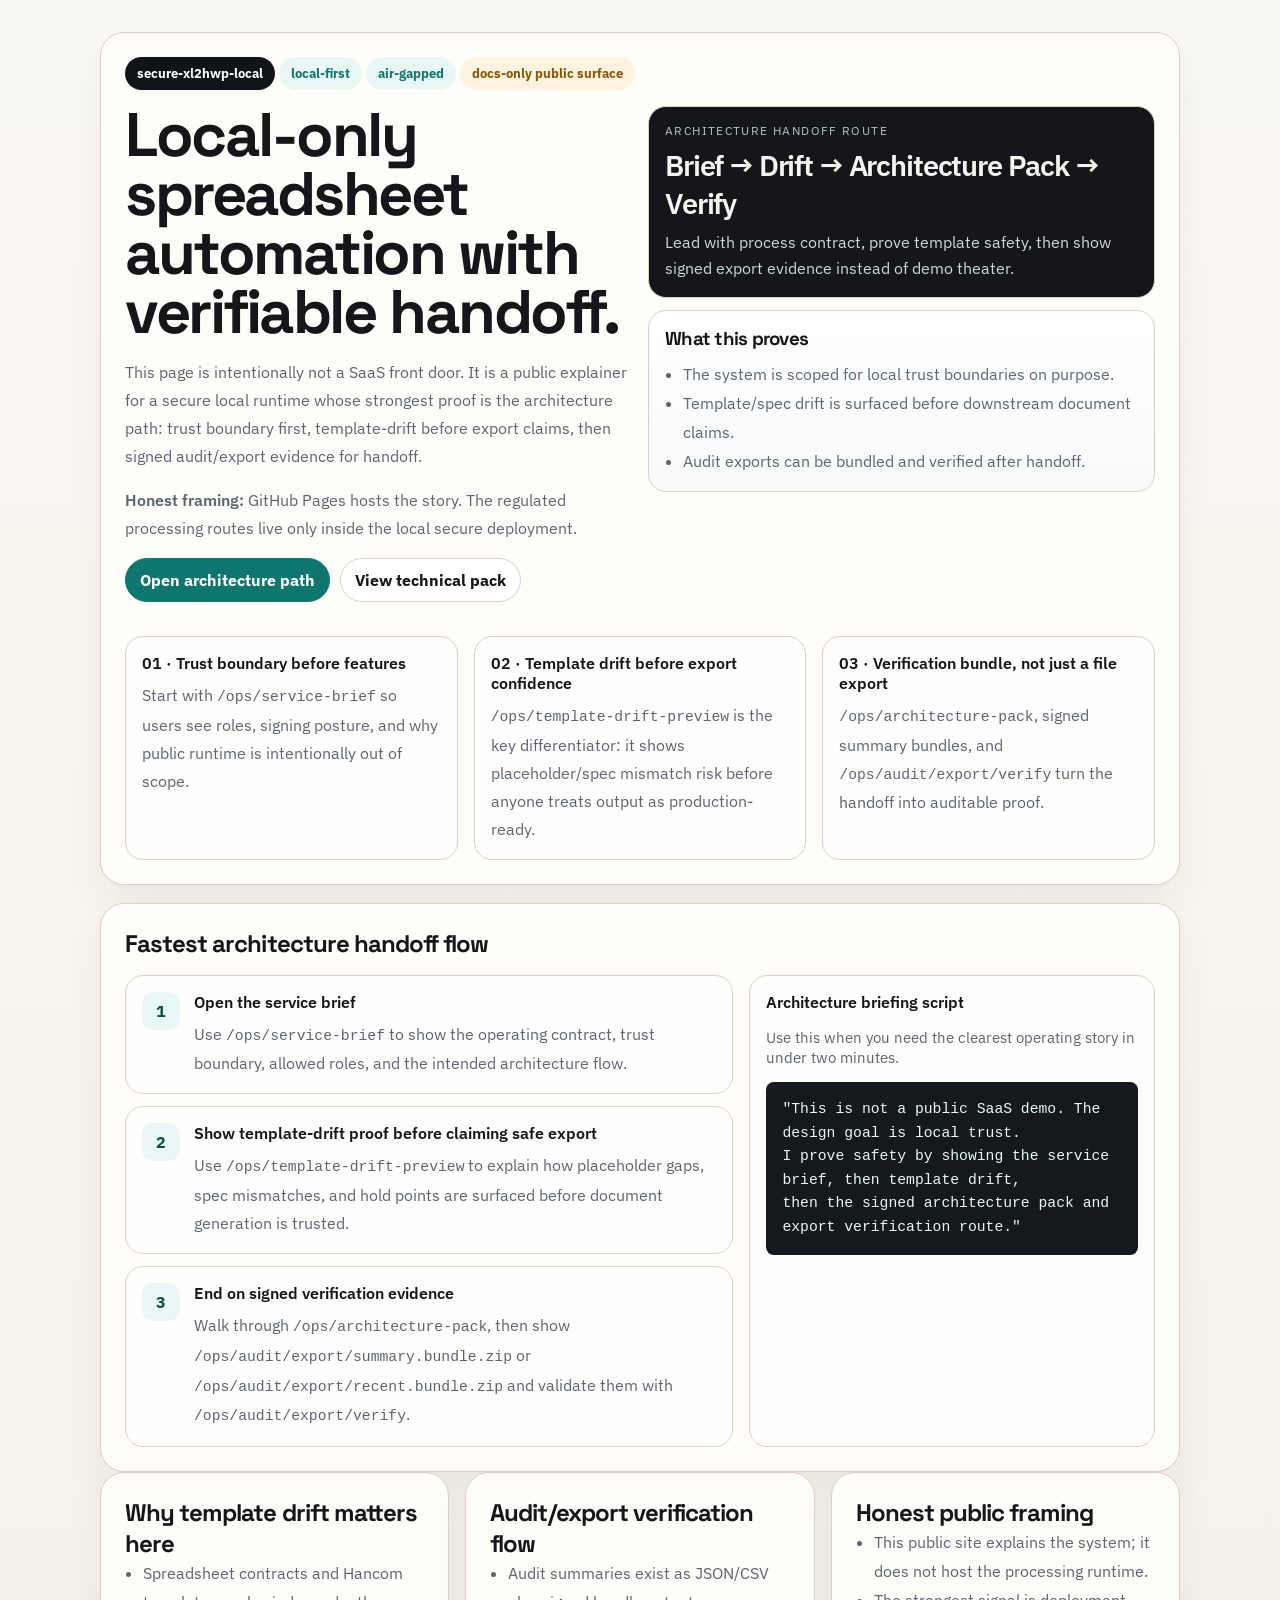
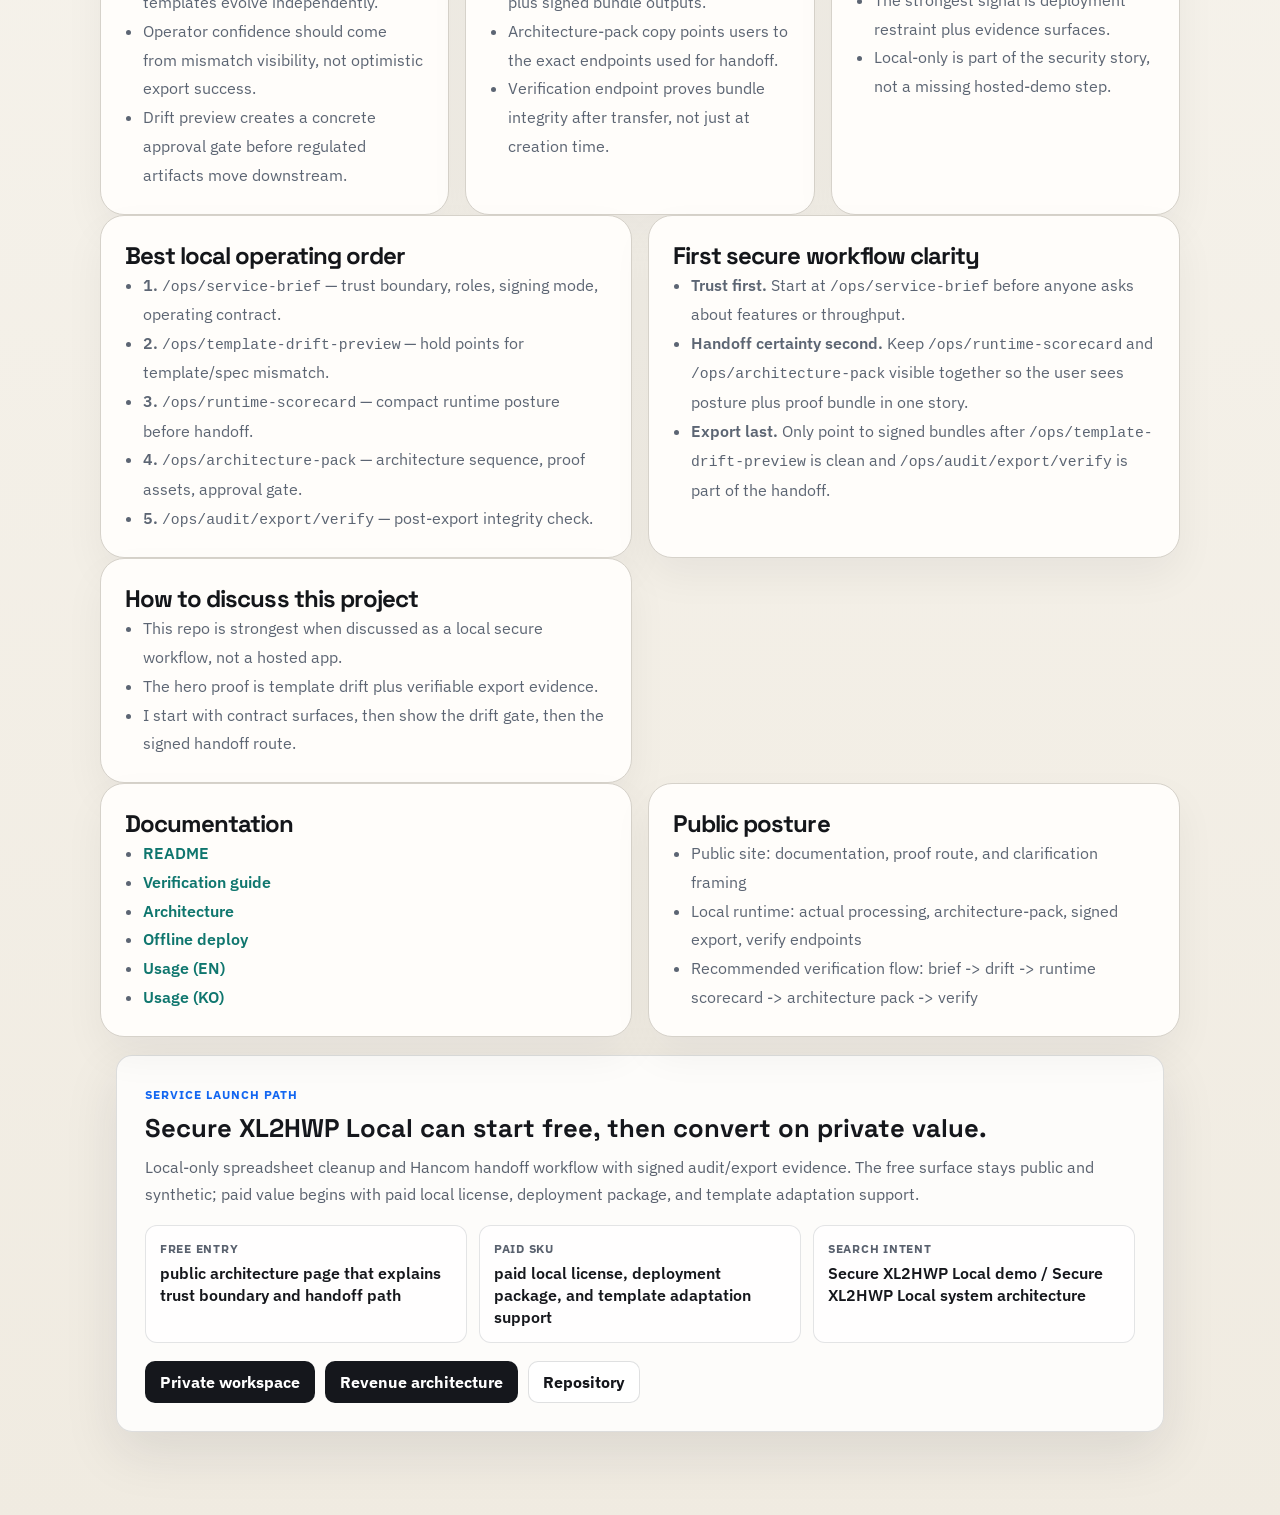
==== site/index.html @ 37fb5d34 "Implement search growth service surfaces" ====
<!doctype html>
<html lang="en">
<head>
  <meta charset="utf-8" />
  <meta name="viewport" content="width=device-width, initial-scale=1" />
  
  <meta name="description" content="Secure XL2HWP Local: local-only spreadsheet cleanup and Hancom handoff workflow with signed audit/export evidence. Free entry point: public architecture page that explains trust boundary and handoff path. Paid path." />
  <meta property="og:type" content="website" />
  <meta property="og:title" content="Secure XL2HWP Local" />
  <meta property="og:description" content="Secure XL2HWP Local: local-only spreadsheet cleanup and Hancom handoff workflow with signed audit/export evidence. Free entry point: public architecture page that explains trust boundary and handoff path. Paid path." />
  <meta property="og:image" content="/architecture-pack.svg">
  <meta property="og:image:alt" content="secure-xl2hwp-local architecture card for local-only document automation">
  <meta name="twitter:card" content="summary_large_image" />
  <meta name="twitter:title" content="Secure XL2HWP Local" />
  <meta name="twitter:description" content="Secure XL2HWP Local: local-only spreadsheet cleanup and Hancom handoff workflow with signed audit/export evidence. Free entry point: public architecture page that explains trust boundary and handoff path. Paid path." />
  <meta name="twitter:image" content="/architecture-pack.svg">
  <title>Secure XL2HWP Local | local-only spreadsheet cleanup Hancom handoff</title>
  <link rel="preconnect" href="https://fonts.googleapis.com" />
  <link rel="preconnect" href="https://fonts.gstatic.com" crossorigin />
  <link href="https://fonts.googleapis.com/css2?family=Space+Grotesk:wght@500;700&family=IBM+Plex+Sans:wght@400;500;600&display=swap" rel="stylesheet" />
  <style>
    :root { --bg:#f7f4ef; --panel:#fffdfa; --panel-soft:rgba(255,255,255,0.72); --ink:#14161a; --muted:#5c6573; --line:#d6d2ca; --accent:#0f766e; --accent-ink:#0a4f49; --soft:#e9f8f6; --soft-warm:#fff4df; }
    *{box-sizing:border-box} html,body{max-width:100%;overflow-x:hidden} body{margin:0;font-family:"IBM Plex Sans",sans-serif;background:linear-gradient(180deg,#faf8f3 0,#f0ebe1 100%);color:var(--ink)}
    code{font-family:ui-monospace,SFMono-Regular,Menlo,monospace;font-size:.92em;overflow-wrap:anywhere;word-break:break-word} strong{font-weight:600}
    .shell{width:100%;max-width:1120px;margin:0 auto;padding:32px 20px 56px}.panel{min-width:0;background:var(--panel);border:1px solid var(--line);border-radius:24px;padding:24px;box-shadow:0 18px 40px rgba(15,23,42,.05)}
    .hero,.grid,.stack{display:grid;gap:16px;min-width:0}.hero{margin-bottom:18px}.eyebrow,.chip,.path-badge{display:inline-flex;padding:8px 12px;border-radius:999px;font-size:.82rem;font-weight:700}.eyebrow{background:#101417;color:#fff}.chip{background:var(--soft);color:var(--accent)}.path-badge{background:var(--soft-warm);color:#8a5600}
    h1,h2,h3{font-family:"Space Grotesk",sans-serif;letter-spacing:-.04em;margin:0}.hero h1{font-size:clamp(2.4rem,4.8vw,4.4rem);line-height:.96}.lede,.note,.step p,.proof-card p,.callout p{margin:0;color:var(--muted);line-height:1.75}
    .hero-grid,.two,.three{display:grid;gap:16px;min-width:0}.hero-grid,.two{grid-template-columns:repeat(2,minmax(0,1fr))}.three,.proof-strip{grid-template-columns:repeat(3,minmax(0,1fr))}
    .list{margin:0;padding-left:18px;color:var(--muted);line-height:1.8}.links a{color:var(--accent);text-decoration:none;font-weight:600}
    .hero-actions{display:flex;gap:10px;flex-wrap:wrap}.button{display:inline-flex;align-items:center;justify-content:center;min-height:44px;padding:0 14px;border:1px solid var(--line);border-radius:999px;background:#fff;color:var(--ink);font-weight:700;text-decoration:none}.button.primary{background:var(--accent);border-color:var(--accent);color:#fff}
    .proof-strip{display:grid;gap:16px;margin-top:18px;min-width:0}.proof-card,.step,.callout,.route-card{min-width:0;border:1px solid var(--line);border-radius:18px;background:var(--panel-soft);padding:16px}.proof-card strong,.step strong,.route-card strong{display:block;margin-bottom:8px}
    .hero-aside{display:grid;gap:12px;align-content:start}.metric{border:1px solid var(--line);border-radius:18px;padding:16px;background:#14161a;color:#f7f4ef}.metric small{display:block;color:#b7c0ca;text-transform:uppercase;letter-spacing:.12em;font-size:.72rem;margin-bottom:8px}.metric strong{display:block;font-size:1.8rem;letter-spacing:-.04em}.metric p{margin:8px 0 0;color:#d2d7dd;line-height:1.6}
    .route-grid{display:grid;grid-template-columns:minmax(0,1.2fr) minmax(0,.8fr);gap:16px;min-width:0}.route-list{display:grid;gap:12px;min-width:0}.step{display:grid;grid-template-columns:auto minmax(0,1fr);align-items:start;gap:14px}.step-num{display:grid;place-items:center;width:38px;height:38px;border-radius:12px;background:var(--soft);color:var(--accent-ink);font-weight:700}
    .callout{background:linear-gradient(180deg,#fff 0,#f8faf9 100%)} .callout ul{margin:10px 0 0;padding-left:18px;color:var(--muted);line-height:1.8}
    .route-card code{display:block;margin-top:6px;padding:16px;line-height:1.6;border-radius:8px;background:#15181c;color:#eaf8f7;white-space:pre-wrap;overflow-wrap:anywhere;word-break:break-word;overflow:auto}
    .subtle{font-size:.95rem;color:var(--muted)}
    @media (max-width:980px){.hero-grid,.two,.three,.proof-strip,.route-grid{grid-template-columns:1fr}}
    @media (max-width:640px){.shell{padding:32px 12px 56px}.panel{border-radius:20px;padding:18px}.step{grid-template-columns:1fr}.step-num{width:34px;height:34px}.hero h1{font-size:clamp(2.15rem,14vw,3rem)}}
  </style>
  <meta name="robots" content="index,follow,max-image-preview:large" />
  <meta name="keywords" content="secure-xl2hwp-local, Secure, XL2HWP, Local, local-only, spreadsheet, cleanup, Hancom, handoff, workflow, signed, audit, export, evidence, local, license, deployment, package, template, adaptation, support, architecture, page, explains" />
  <link rel="canonical" href="https://secure-xl2hwp-local.pages.dev/" />
  <meta property="og:url" content="https://secure-xl2hwp-local.pages.dev/" />
  <meta property="og:site_name" content="Secure XL2HWP Local" />
<!-- search-growth-jsonld:start -->
<script type="application/ld+json">{"@context":"https://schema.org","@type":"SoftwareApplication","name":"Secure XL2HWP Local","applicationCategory":"BusinessApplication","operatingSystem":"Web, serverless, and local development environments","url":"https://secure-xl2hwp-local.pages.dev/","codeRepository":"https://github.com/KIM3310/secure-xl2hwp-local","description":"Secure XL2HWP Local: local-only spreadsheet cleanup and Hancom handoff workflow with signed audit/export evidence. Free entry point: public architecture page that explains trust boundary and handoff path. Paid path.","creator":{"@type":"Person","name":"KIM3310","url":"https://github.com/KIM3310"},"offers":[{"@type":"Offer","name":"public architecture page that explains trust boundary and handoff path","price":"0","priceCurrency":"USD","availability":"https://schema.org/InStock","url":"https://secure-xl2hwp-local.pages.dev/"},{"@type":"Offer","name":"paid local license, deployment package, and template adaptation support","availability":"https://schema.org/LimitedAvailability","url":"https://github.com/KIM3310/secure-xl2hwp-local/blob/main/docs/revenue-architecture.md"}],"isAccessibleForFree":true,"keywords":"secure-xl2hwp-local, Secure, XL2HWP, Local, local-only, spreadsheet, cleanup, Hancom, handoff, workflow, signed, audit, export, evidence, local, license, deployment, package, template, adaptation, support, architecture, page, explains"}</script>
<!-- search-growth-jsonld:end -->
<style id="search-growth-offer-style">
    .search-growth-offer {
      width: min(1180px, calc(100% - 32px));
      margin: 18px auto 42px;
      padding: clamp(18px, 3vw, 28px);
      border: 1px solid rgba(28, 35, 48, 0.14);
      border-radius: 16px;
      background: rgba(255, 255, 255, 0.82);
      color: #15171c;
      box-shadow: 0 20px 54px rgba(25, 34, 51, 0.10);
    }
    .search-growth-offer p { margin: 0; color: #59616e; line-height: 1.65; }
    .search-growth-offer h2 { margin: 0 0 10px; font-size: clamp(1.35rem, 2vw, 2rem); letter-spacing: 0; }
    .search-growth-offer .offer-kicker {
      margin-bottom: 8px;
      color: #1266f1;
      font-size: 0.78rem;
      font-weight: 850;
      text-transform: uppercase;
      letter-spacing: 0.08em;
    }
    .search-growth-offer .offer-grid {
      display: grid;
      grid-template-columns: repeat(3, minmax(0, 1fr));
      gap: 12px;
      margin: 18px 0;
    }
    .search-growth-offer .offer-grid div {
      min-width: 0;
      padding: 14px;
      border: 1px solid rgba(28, 35, 48, 0.12);
      border-radius: 12px;
      background: rgba(255, 255, 255, 0.72);
    }
    .search-growth-offer .offer-grid span {
      display: block;
      margin-bottom: 6px;
      color: #59616e;
      font-size: 0.78rem;
      font-weight: 800;
      text-transform: uppercase;
      letter-spacing: 0.06em;
    }
    .search-growth-offer .offer-grid strong { display: block; overflow-wrap: anywhere; line-height: 1.38; }
    .search-growth-offer .offer-actions { display: flex; flex-wrap: wrap; gap: 10px; margin-top: 18px; }
    .search-growth-offer .offer-actions a {
      min-height: 42px;
      display: inline-flex;
      align-items: center;
      justify-content: center;
      border: 1px solid rgba(28, 35, 48, 0.14);
      border-radius: 10px;
      padding: 0 14px;
      text-decoration: none;
      font-weight: 780;
      background: #15171c;
      color: white;
    }
    .search-growth-offer .offer-actions a.secondary { background: white; color: #15171c; }
    @media (max-width: 720px) {
      .search-growth-offer .offer-grid { grid-template-columns: 1fr; }
      .search-growth-offer .offer-actions a { width: 100%; }
    }
  </style>
</head>
<body>
  <main class="shell">
    <section class="panel hero stack">
      <div>
        <span class="eyebrow">secure-xl2hwp-local</span>
        <span class="chip">local-first</span>
        <span class="chip">air-gapped</span>
        <span class="path-badge">docs-only public surface</span>
      </div>
      <div class="hero-grid">
        <div class="stack">
          <h1>Local-only spreadsheet automation with verifiable handoff.</h1>
          <p class="lede">This page is intentionally not a SaaS front door. It is a public explainer for a secure local runtime whose strongest proof is the architecture path: trust boundary first, template-drift before export claims, then signed audit/export evidence for handoff.</p>
          <p class="note"><strong>Honest framing:</strong> GitHub Pages hosts the story. The regulated processing routes live only inside the local secure deployment.</p>
          <div class="hero-actions">
            <a class="button primary" href="https://github.com/KIM3310/secure-xl2hwp-local/blob/main/docs/verification-guide.md">Open architecture path</a>
            <a class="button" href="https://github.com/KIM3310/secure-xl2hwp-local/blob/main/docs/architecture-pack.md">View technical pack</a>
          </div>
        </div>
        <aside class="hero-aside">
          <div class="metric">
            <small>Architecture handoff route</small>
            <strong>Brief → Drift → Architecture Pack → Verify</strong>
            <p>Lead with process contract, prove template safety, then show signed export evidence instead of demo theater.</p>
          </div>
          <div class="callout">
            <h3>What this proves</h3>
            <ul>
              <li>The system is scoped for local trust boundaries on purpose.</li>
              <li>Template/spec drift is surfaced before downstream document claims.</li>
              <li>Audit exports can be bundled and verified after handoff.</li>
            </ul>
          </div>
        </aside>
      </div>
      <div class="proof-strip">
        <article class="proof-card">
          <strong>01 · Trust boundary before features</strong>
          <p>Start with <code>/ops/service-brief</code> so users see roles, signing posture, and why public runtime is intentionally out of scope.</p>
        </article>
        <article class="proof-card">
          <strong>02 · Template drift before export confidence</strong>
          <p><code>/ops/template-drift-preview</code> is the key differentiator: it shows placeholder/spec mismatch risk before anyone treats output as production-ready.</p>
        </article>
        <article class="proof-card">
          <strong>03 · Verification bundle, not just a file export</strong>
          <p><code>/ops/architecture-pack</code>, signed summary bundles, and <code>/ops/audit/export/verify</code> turn the handoff into auditable proof.</p>
        </article>
      </div>
    </section>

    <section class="panel stack">
      <h2>Fastest architecture handoff flow</h2>
      <div class="route-grid">
        <div class="route-list">
          <article class="step">
            <div class="step-num">1</div>
            <div>
              <strong>Open the service brief</strong>
              <p>Use <code>/ops/service-brief</code> to show the operating contract, trust boundary, allowed roles, and the intended architecture flow.</p>
            </div>
          </article>
          <article class="step">
            <div class="step-num">2</div>
            <div>
              <strong>Show template-drift proof before claiming safe export</strong>
              <p>Use <code>/ops/template-drift-preview</code> to explain how placeholder gaps, spec mismatches, and hold points are surfaced before document generation is trusted.</p>
            </div>
          </article>
          <article class="step">
            <div class="step-num">3</div>
            <div>
              <strong>End on signed verification evidence</strong>
              <p>Walk through <code>/ops/architecture-pack</code>, then show <code>/ops/audit/export/summary.bundle.zip</code> or <code>/ops/audit/export/recent.bundle.zip</code> and validate them with <code>/ops/audit/export/verify</code>.</p>
            </div>
          </article>
        </div>
        <article class="route-card">
          <strong>Architecture briefing script</strong>
          <p class="subtle">Use this when you need the clearest operating story in under two minutes.</p>
          <code>"This is not a public SaaS demo. The design goal is local trust.
I prove safety by showing the service brief, then template drift,
then the signed architecture pack and export verification route."</code>
        </article>
      </div>
    </section>

    <section class="grid three">
      <article class="panel">
        <h2>Why template drift matters here</h2>
        <ul class="list">
          <li>Spreadsheet contracts and Hancom templates evolve independently.</li>
          <li>Operator confidence should come from mismatch visibility, not optimistic export success.</li>
          <li>Drift preview creates a concrete approval gate before regulated artifacts move downstream.</li>
        </ul>
      </article>
      <article class="panel">
        <h2>Audit/export verification flow</h2>
        <ul class="list">
          <li>Audit summaries exist as JSON/CSV plus signed bundle outputs.</li>
          <li>Architecture-pack copy points users to the exact endpoints used for handoff.</li>
          <li>Verification endpoint proves bundle integrity after transfer, not just at creation time.</li>
        </ul>
      </article>
      <article class="panel">
        <h2>Honest public framing</h2>
        <ul class="list">
          <li>This public site explains the system; it does not host the processing runtime.</li>
          <li>The strongest signal is deployment restraint plus evidence surfaces.</li>
          <li>Local-only is part of the security story, not a missing hosted-demo step.</li>
        </ul>
      </article>
    </section>

    <section class="grid two">
      <article class="panel">
        <h2>Best local operating order</h2>
        <ul class="list">
          <li><strong>1.</strong> <code>/ops/service-brief</code> — trust boundary, roles, signing mode, operating contract.</li>
          <li><strong>2.</strong> <code>/ops/template-drift-preview</code> — hold points for template/spec mismatch.</li>
          <li><strong>3.</strong> <code>/ops/runtime-scorecard</code> — compact runtime posture before handoff.</li>
          <li><strong>4.</strong> <code>/ops/architecture-pack</code> — architecture sequence, proof assets, approval gate.</li>
          <li><strong>5.</strong> <code>/ops/audit/export/verify</code> — post-export integrity check.</li>
        </ul>
      </article>
      <article class="panel">
        <h2>First secure workflow clarity</h2>
        <ul class="list">
          <li><strong>Trust first.</strong> Start at <code>/ops/service-brief</code> before anyone asks about features or throughput.</li>
          <li><strong>Handoff certainty second.</strong> Keep <code>/ops/runtime-scorecard</code> and <code>/ops/architecture-pack</code> visible together so the user sees posture plus proof bundle in one story.</li>
          <li><strong>Export last.</strong> Only point to signed bundles after <code>/ops/template-drift-preview</code> is clean and <code>/ops/audit/export/verify</code> is part of the handoff.</li>
        </ul>
      </article>
    </section>

    <section class="grid two">
      <article class="panel">
        <h2>How to discuss this project</h2>
        <ul class="list">
          <li>This repo is strongest when discussed as a local secure workflow, not a hosted app.</li>
          <li>The hero proof is template drift plus verifiable export evidence.</li>
          <li>I start with contract surfaces, then show the drift gate, then the signed handoff route.</li>
        </ul>
      </article>
    </section>

    <section class="grid two">
      <article class="panel links">
        <h2>Documentation</h2>
        <ul class="list">
          <li><a href="https://github.com/KIM3310/secure-xl2hwp-local/blob/main/README.md">README</a></li>
          <li><a href="https://github.com/KIM3310/secure-xl2hwp-local/blob/main/docs/verification-guide.md">Verification guide</a></li>
          <li><a href="https://github.com/KIM3310/secure-xl2hwp-local/blob/main/docs/architecture.md">Architecture</a></li>
          <li><a href="https://github.com/KIM3310/secure-xl2hwp-local/blob/main/docs/offline-deploy.md">Offline deploy</a></li>
          <li><a href="https://github.com/KIM3310/secure-xl2hwp-local/blob/main/docs/usage-en.md">Usage (EN)</a></li>
          <li><a href="https://github.com/KIM3310/secure-xl2hwp-local/blob/main/docs/usage-ko.md">Usage (KO)</a></li>
        </ul>
      </article>
      <article class="panel">
        <h2>Public posture</h2>
        <ul class="list">
          <li>Public site: documentation, proof route, and clarification framing</li>
          <li>Local runtime: actual processing, architecture-pack, signed export, verify endpoints</li>
          <li>Recommended verification flow: brief -> drift -> runtime scorecard -> architecture pack -> verify</li>
        </ul>
      </article>
    </section>
  <!-- search-growth-offer:start -->
<section class="search-growth-offer" aria-labelledby="search-growth-offer-title">
  <p class="offer-kicker">Service launch path</p>
  <h2 id="search-growth-offer-title">Secure XL2HWP Local can start free, then convert on private value.</h2>
  <p>Local-only spreadsheet cleanup and Hancom handoff workflow with signed audit/export evidence. The free surface stays public and synthetic; paid value begins with paid local license, deployment package, and template adaptation support.</p>
  <div class="offer-grid" aria-label="Free and paid service boundaries">
    <div><span>Free entry</span><strong>public architecture page that explains trust boundary and handoff path</strong></div>
    <div><span>Paid SKU</span><strong>paid local license, deployment package, and template adaptation support</strong></div>
    <div><span>Search intent</span><strong>Secure XL2HWP Local demo / Secure XL2HWP Local system architecture</strong></div>
  </div>
  <div class="offer-actions">
    <a href="mailto:ehdjs1351@gmail.com?subject=Secure%20XL2HWP%20Local%20private%20workspace&amp;body=I%20am%20interested%20in%20paid%20local%20license%2C%20deployment%20package%2C%20and%20template%20adaptation%20support%20for%20Secure%20XL2HWP%20Local.">Private workspace</a>
    <a href="https://github.com/KIM3310/secure-xl2hwp-local/blob/main/docs/revenue-architecture.md" target="_blank" rel="noopener noreferrer">Revenue architecture</a>
    <a class="secondary" href="https://github.com/KIM3310/secure-xl2hwp-local" target="_blank" rel="noopener noreferrer">Repository</a>
  </div>
</section>
<!-- search-growth-offer:end -->
</main>
</body>
</html>
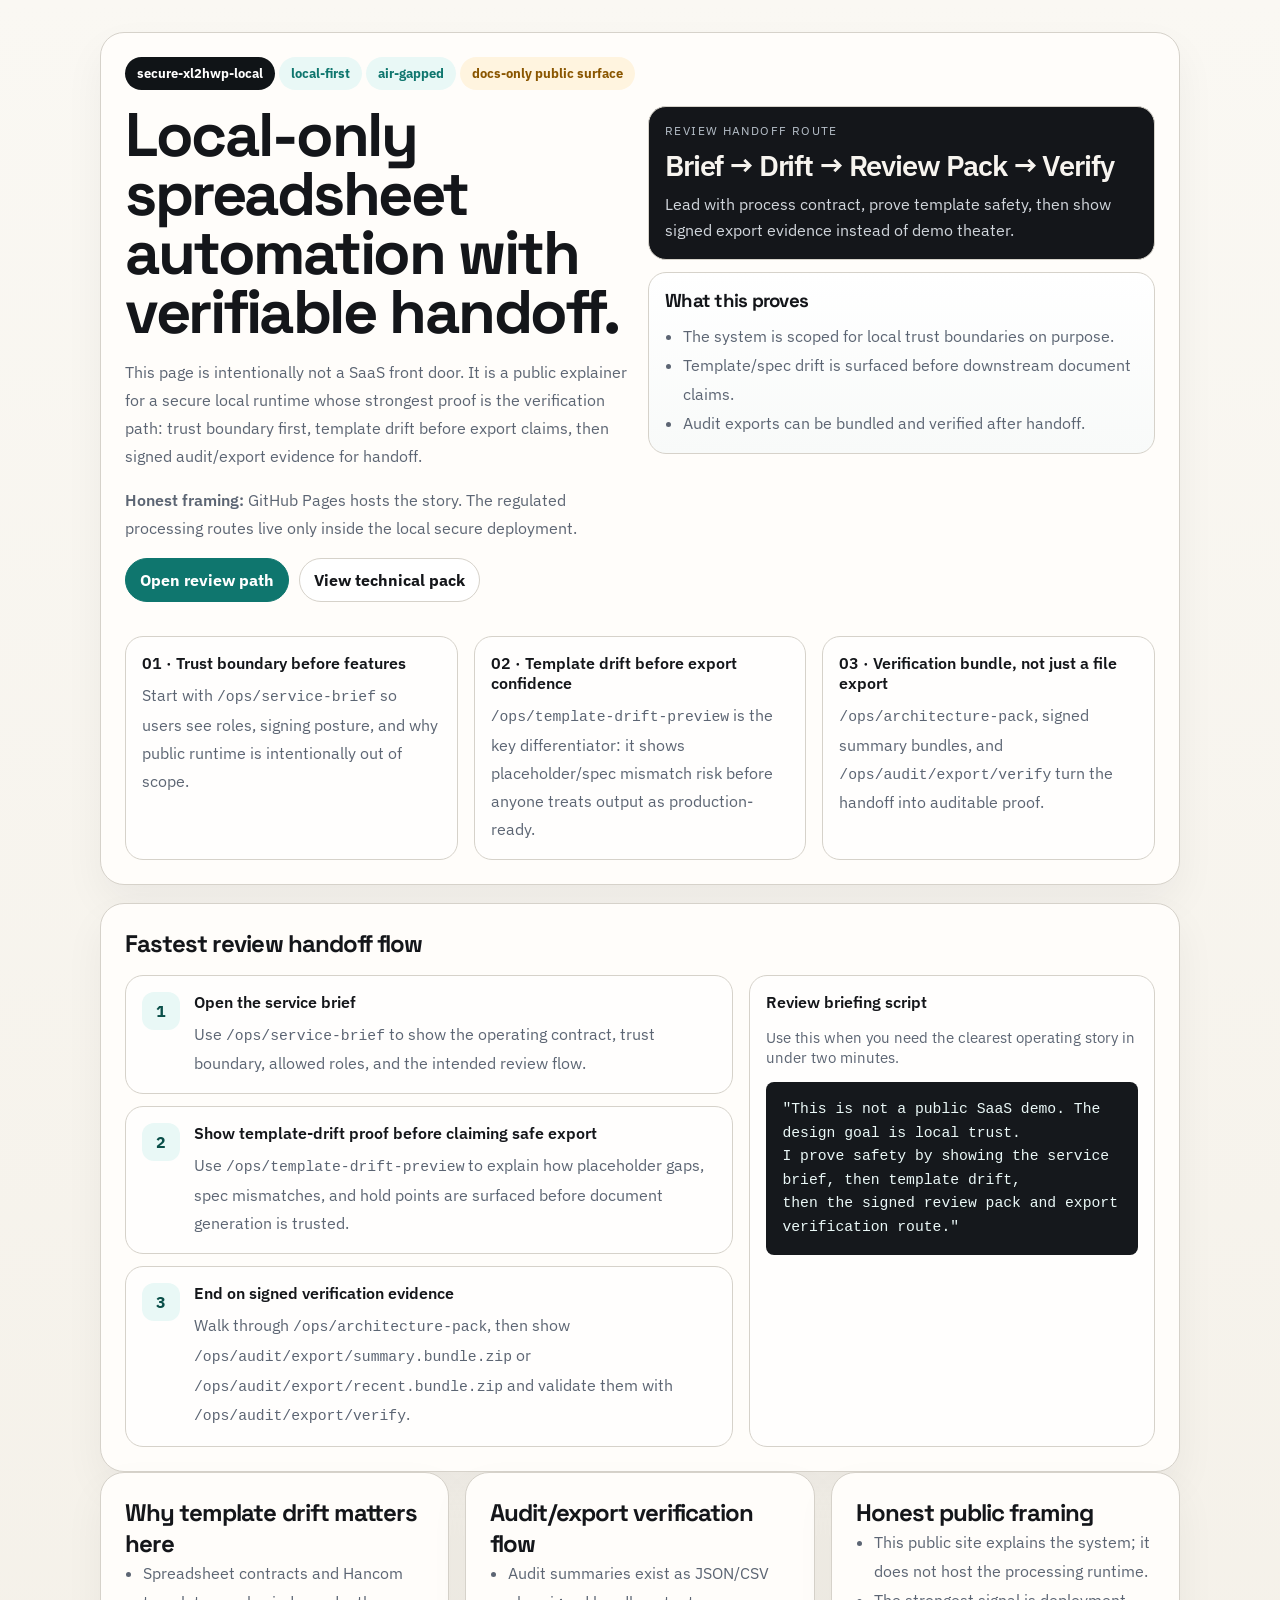
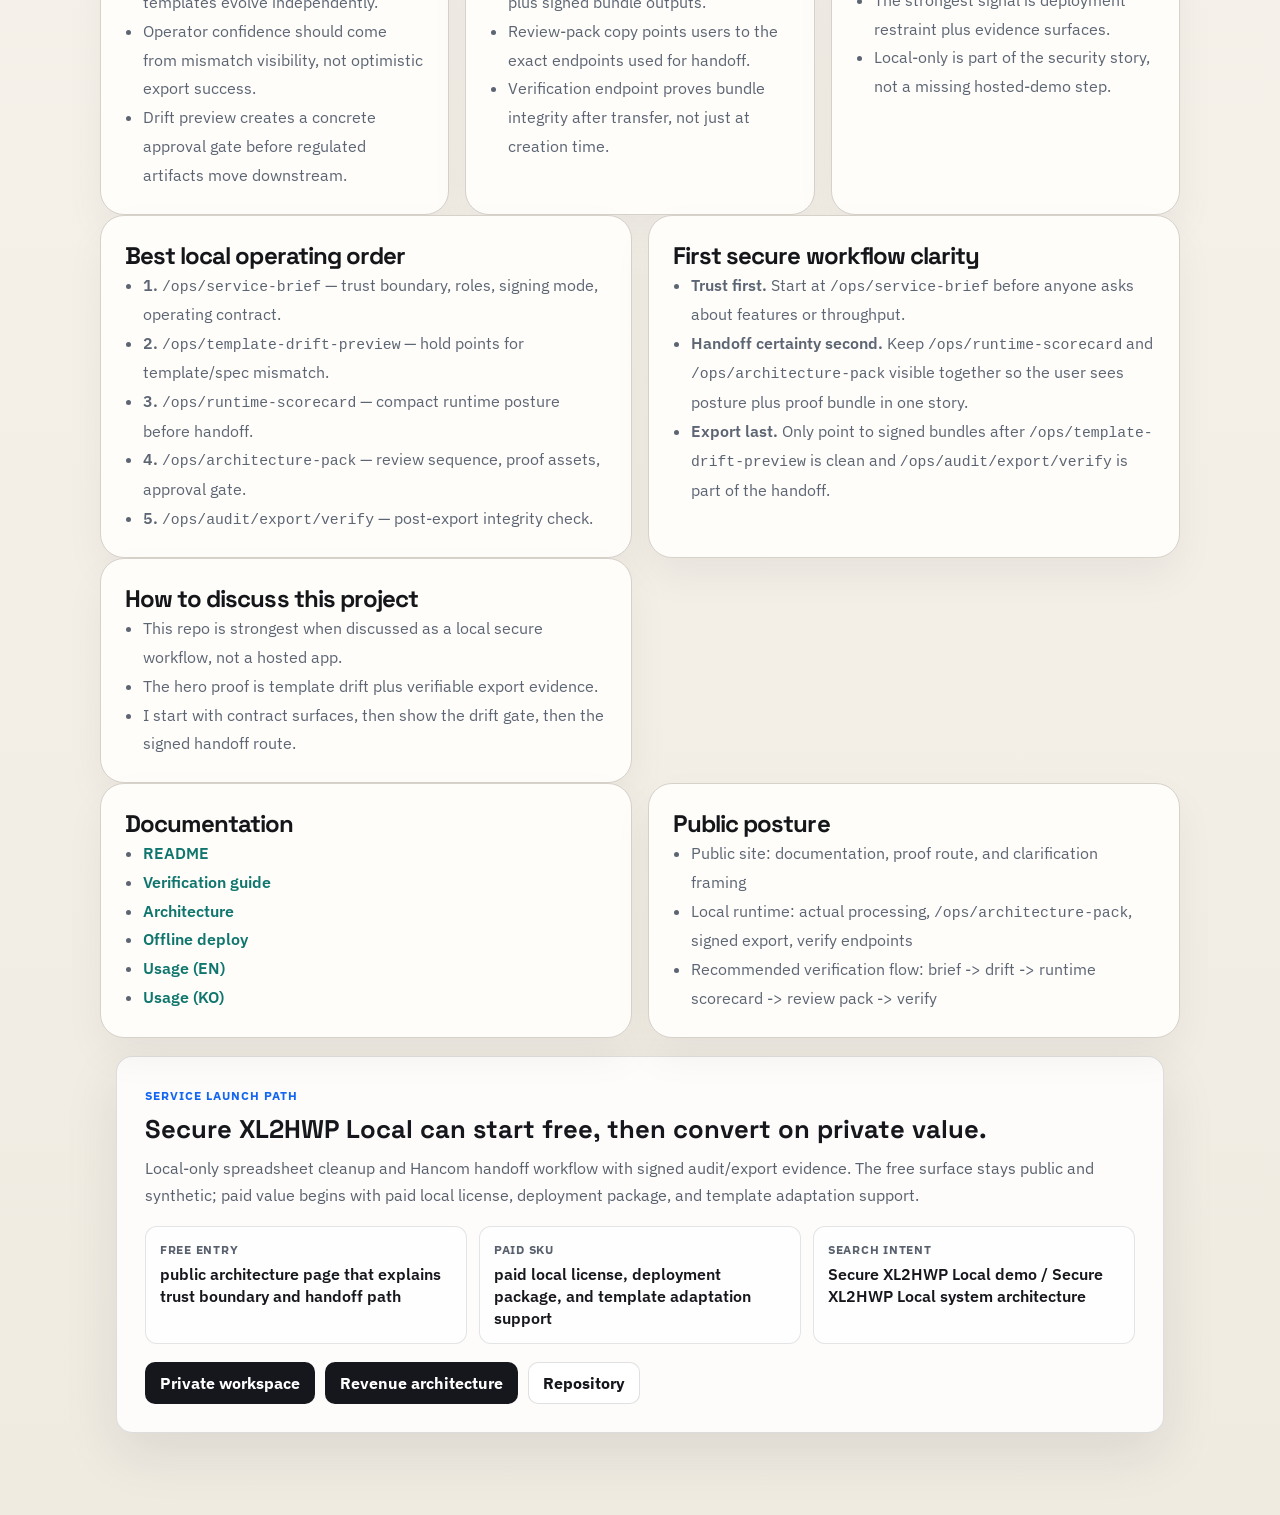
==== commit 621b37cc: "chore: raise Python baseline and harden scripts" ====
--- a/site/index.html
+++ b/site/index.html
@@ -9,7 +9,7 @@
   <meta property="og:title" content="Secure XL2HWP Local" />
   <meta property="og:description" content="Secure XL2HWP Local: local-only spreadsheet cleanup and Hancom handoff workflow with signed audit/export evidence. Free entry point: public architecture page that explains trust boundary and handoff path. Paid path." />
   <meta property="og:image" content="/architecture-pack.svg">
-  <meta property="og:image:alt" content="secure-xl2hwp-local architecture card for local-only document automation">
+  <meta property="og:image:alt" content="secure-xl2hwp-local review card for local-only document automation">
   <meta name="twitter:card" content="summary_large_image" />
   <meta name="twitter:title" content="Secure XL2HWP Local" />
   <meta name="twitter:description" content="Secure XL2HWP Local: local-only spreadsheet cleanup and Hancom handoff workflow with signed audit/export evidence. Free entry point: public architecture page that explains trust boundary and handoff path. Paid path." />
@@ -42,6 +42,7 @@
   <link rel="canonical" href="https://secure-xl2hwp-local.pages.dev/" />
   <meta property="og:url" content="https://secure-xl2hwp-local.pages.dev/" />
   <meta property="og:site_name" content="Secure XL2HWP Local" />
+  <link rel="alternate" type="application/json" title="Service offer" href="service-offer.json" />
 <!-- search-growth-jsonld:start -->
 <script type="application/ld+json">{"@context":"https://schema.org","@type":"SoftwareApplication","name":"Secure XL2HWP Local","applicationCategory":"BusinessApplication","operatingSystem":"Web, serverless, and local development environments","url":"https://secure-xl2hwp-local.pages.dev/","codeRepository":"https://github.com/KIM3310/secure-xl2hwp-local","description":"Secure XL2HWP Local: local-only spreadsheet cleanup and Hancom handoff workflow with signed audit/export evidence. Free entry point: public architecture page that explains trust boundary and handoff path. Paid path.","creator":{"@type":"Person","name":"KIM3310","url":"https://github.com/KIM3310"},"offers":[{"@type":"Offer","name":"public architecture page that explains trust boundary and handoff path","price":"0","priceCurrency":"USD","availability":"https://schema.org/InStock","url":"https://secure-xl2hwp-local.pages.dev/"},{"@type":"Offer","name":"paid local license, deployment package, and template adaptation support","availability":"https://schema.org/LimitedAvailability","url":"https://github.com/KIM3310/secure-xl2hwp-local/blob/main/docs/revenue-architecture.md"}],"isAccessibleForFree":true,"keywords":"secure-xl2hwp-local, Secure, XL2HWP, Local, local-only, spreadsheet, cleanup, Hancom, handoff, workflow, signed, audit, export, evidence, local, license, deployment, package, template, adaptation, support, architecture, page, explains"}</script>
 <!-- search-growth-jsonld:end -->
@@ -122,17 +123,17 @@
       <div class="hero-grid">
         <div class="stack">
           <h1>Local-only spreadsheet automation with verifiable handoff.</h1>
-          <p class="lede">This page is intentionally not a SaaS front door. It is a public explainer for a secure local runtime whose strongest proof is the architecture path: trust boundary first, template-drift before export claims, then signed audit/export evidence for handoff.</p>
+          <p class="lede">This page is intentionally not a SaaS front door. It is a public explainer for a secure local runtime whose strongest proof is the verification path: trust boundary first, template drift before export claims, then signed audit/export evidence for handoff.</p>
           <p class="note"><strong>Honest framing:</strong> GitHub Pages hosts the story. The regulated processing routes live only inside the local secure deployment.</p>
           <div class="hero-actions">
-            <a class="button primary" href="https://github.com/KIM3310/secure-xl2hwp-local/blob/main/docs/verification-guide.md">Open architecture path</a>
+            <a class="button primary" href="https://github.com/KIM3310/secure-xl2hwp-local/blob/main/docs/verification-guide.md">Open review path</a>
             <a class="button" href="https://github.com/KIM3310/secure-xl2hwp-local/blob/main/docs/architecture-pack.md">View technical pack</a>
           </div>
         </div>
         <aside class="hero-aside">
           <div class="metric">
-            <small>Architecture handoff route</small>
-            <strong>Brief → Drift → Architecture Pack → Verify</strong>
+            <small>Review handoff route</small>
+            <strong>Brief → Drift → Review Pack → Verify</strong>
             <p>Lead with process contract, prove template safety, then show signed export evidence instead of demo theater.</p>
           </div>
           <div class="callout">
@@ -162,14 +163,14 @@
     </section>
 
     <section class="panel stack">
-      <h2>Fastest architecture handoff flow</h2>
+      <h2>Fastest review handoff flow</h2>
       <div class="route-grid">
         <div class="route-list">
           <article class="step">
             <div class="step-num">1</div>
             <div>
               <strong>Open the service brief</strong>
-              <p>Use <code>/ops/service-brief</code> to show the operating contract, trust boundary, allowed roles, and the intended architecture flow.</p>
+              <p>Use <code>/ops/service-brief</code> to show the operating contract, trust boundary, allowed roles, and the intended review flow.</p>
             </div>
           </article>
           <article class="step">
@@ -188,11 +189,11 @@
           </article>
         </div>
         <article class="route-card">
-          <strong>Architecture briefing script</strong>
+          <strong>Review briefing script</strong>
           <p class="subtle">Use this when you need the clearest operating story in under two minutes.</p>
           <code>"This is not a public SaaS demo. The design goal is local trust.
 I prove safety by showing the service brief, then template drift,
-then the signed architecture pack and export verification route."</code>
+then the signed review pack and export verification route."</code>
         </article>
       </div>
     </section>
@@ -210,7 +211,7 @@
         <h2>Audit/export verification flow</h2>
         <ul class="list">
           <li>Audit summaries exist as JSON/CSV plus signed bundle outputs.</li>
-          <li>Architecture-pack copy points users to the exact endpoints used for handoff.</li>
+          <li>Review-pack copy points users to the exact endpoints used for handoff.</li>
           <li>Verification endpoint proves bundle integrity after transfer, not just at creation time.</li>
         </ul>
       </article>
@@ -231,7 +232,7 @@
           <li><strong>1.</strong> <code>/ops/service-brief</code> — trust boundary, roles, signing mode, operating contract.</li>
           <li><strong>2.</strong> <code>/ops/template-drift-preview</code> — hold points for template/spec mismatch.</li>
           <li><strong>3.</strong> <code>/ops/runtime-scorecard</code> — compact runtime posture before handoff.</li>
-          <li><strong>4.</strong> <code>/ops/architecture-pack</code> — architecture sequence, proof assets, approval gate.</li>
+          <li><strong>4.</strong> <code>/ops/architecture-pack</code> — review sequence, proof assets, approval gate.</li>
           <li><strong>5.</strong> <code>/ops/audit/export/verify</code> — post-export integrity check.</li>
         </ul>
       </article>
@@ -272,8 +273,8 @@
         <h2>Public posture</h2>
         <ul class="list">
           <li>Public site: documentation, proof route, and clarification framing</li>
-          <li>Local runtime: actual processing, architecture-pack, signed export, verify endpoints</li>
-          <li>Recommended verification flow: brief -> drift -> runtime scorecard -> architecture pack -> verify</li>
+          <li>Local runtime: actual processing, <code>/ops/architecture-pack</code>, signed export, verify endpoints</li>
+          <li>Recommended verification flow: brief -> drift -> runtime scorecard -> review pack -> verify</li>
         </ul>
       </article>
     </section>
@@ -288,7 +289,7 @@
     <div><span>Search intent</span><strong>Secure XL2HWP Local demo / Secure XL2HWP Local system architecture</strong></div>
   </div>
   <div class="offer-actions">
-    <a href="mailto:ehdjs1351@gmail.com?subject=Secure%20XL2HWP%20Local%20private%20workspace&amp;body=I%20am%20interested%20in%20paid%20local%20license%2C%20deployment%20package%2C%20and%20template%20adaptation%20support%20for%20Secure%20XL2HWP%20Local.">Private workspace</a>
+    <a href="https://github.com/KIM3310/secure-xl2hwp-local/issues/new?template=service-inquiry.yml&amp;title=Private+workspace+inquiry%3A+Secure+XL2HWP+Local">Private workspace</a>
     <a href="https://github.com/KIM3310/secure-xl2hwp-local/blob/main/docs/revenue-architecture.md" target="_blank" rel="noopener noreferrer">Revenue architecture</a>
     <a class="secondary" href="https://github.com/KIM3310/secure-xl2hwp-local" target="_blank" rel="noopener noreferrer">Repository</a>
   </div>
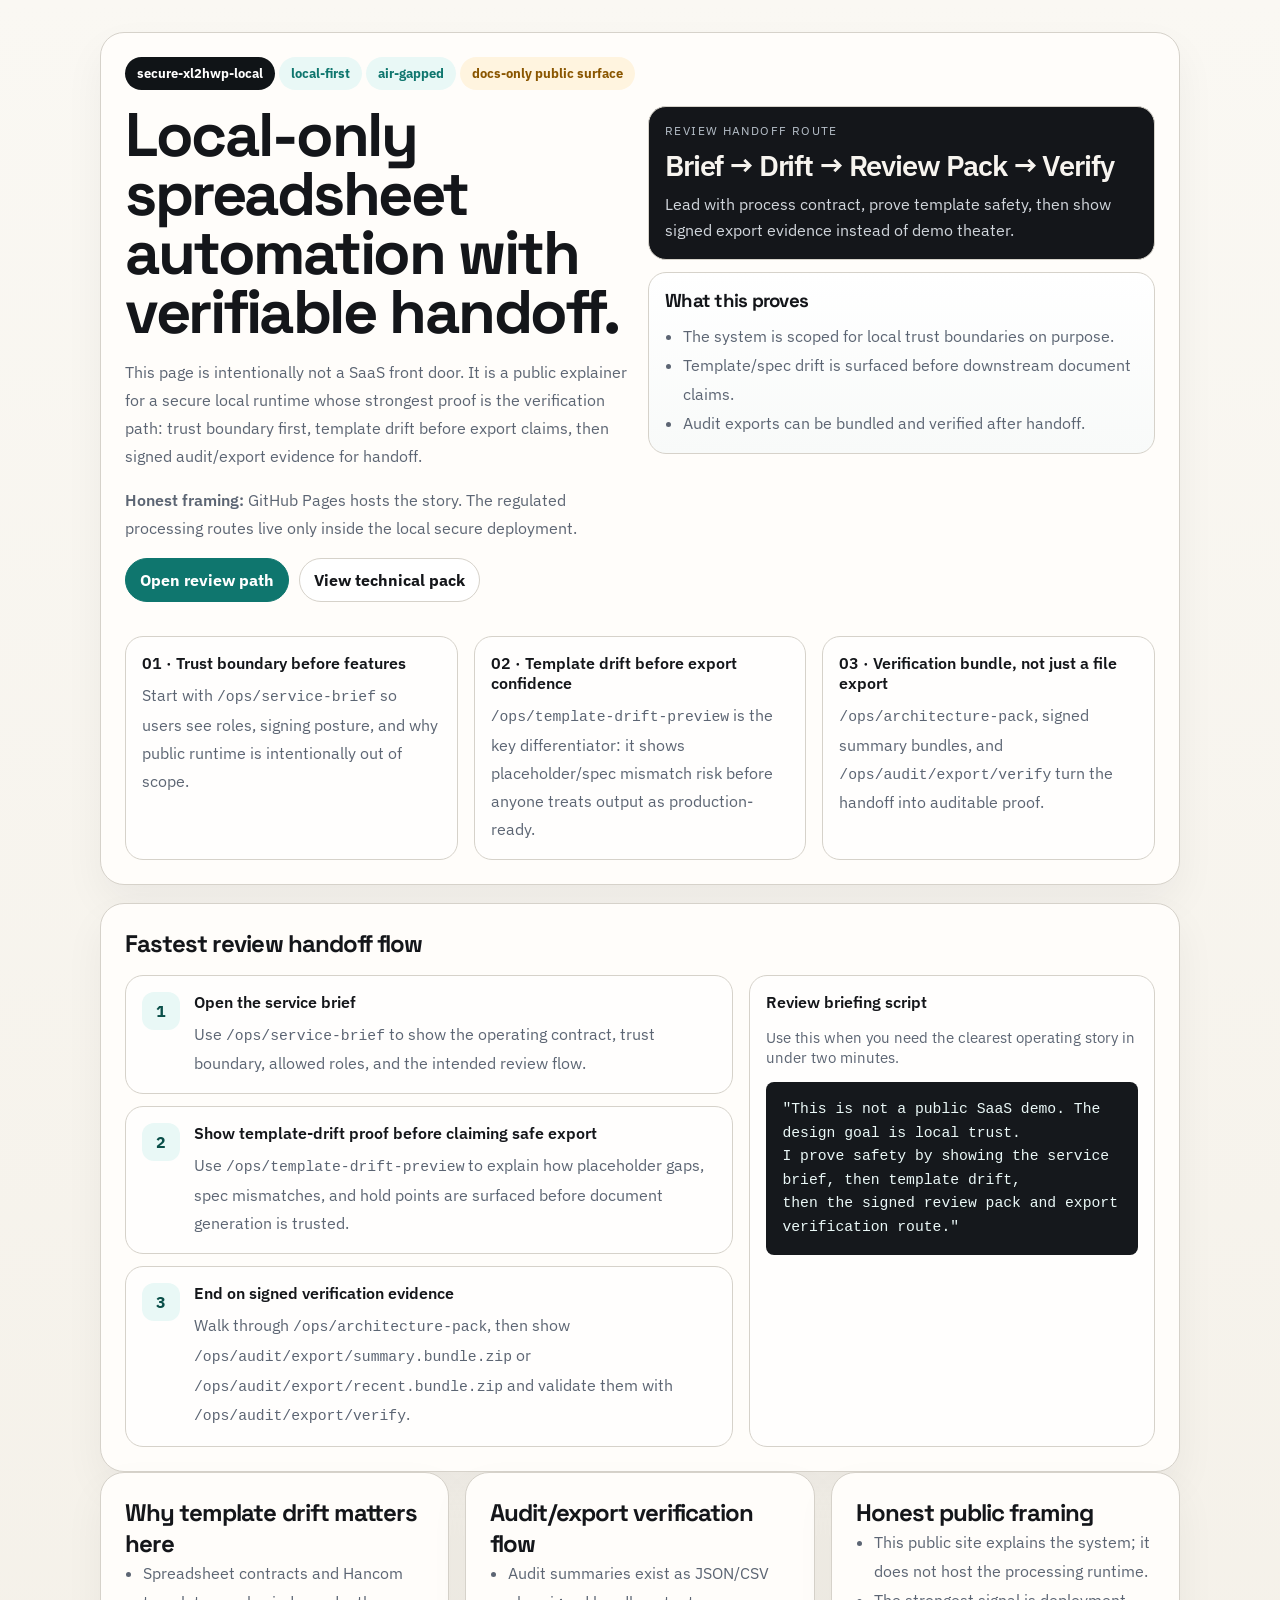
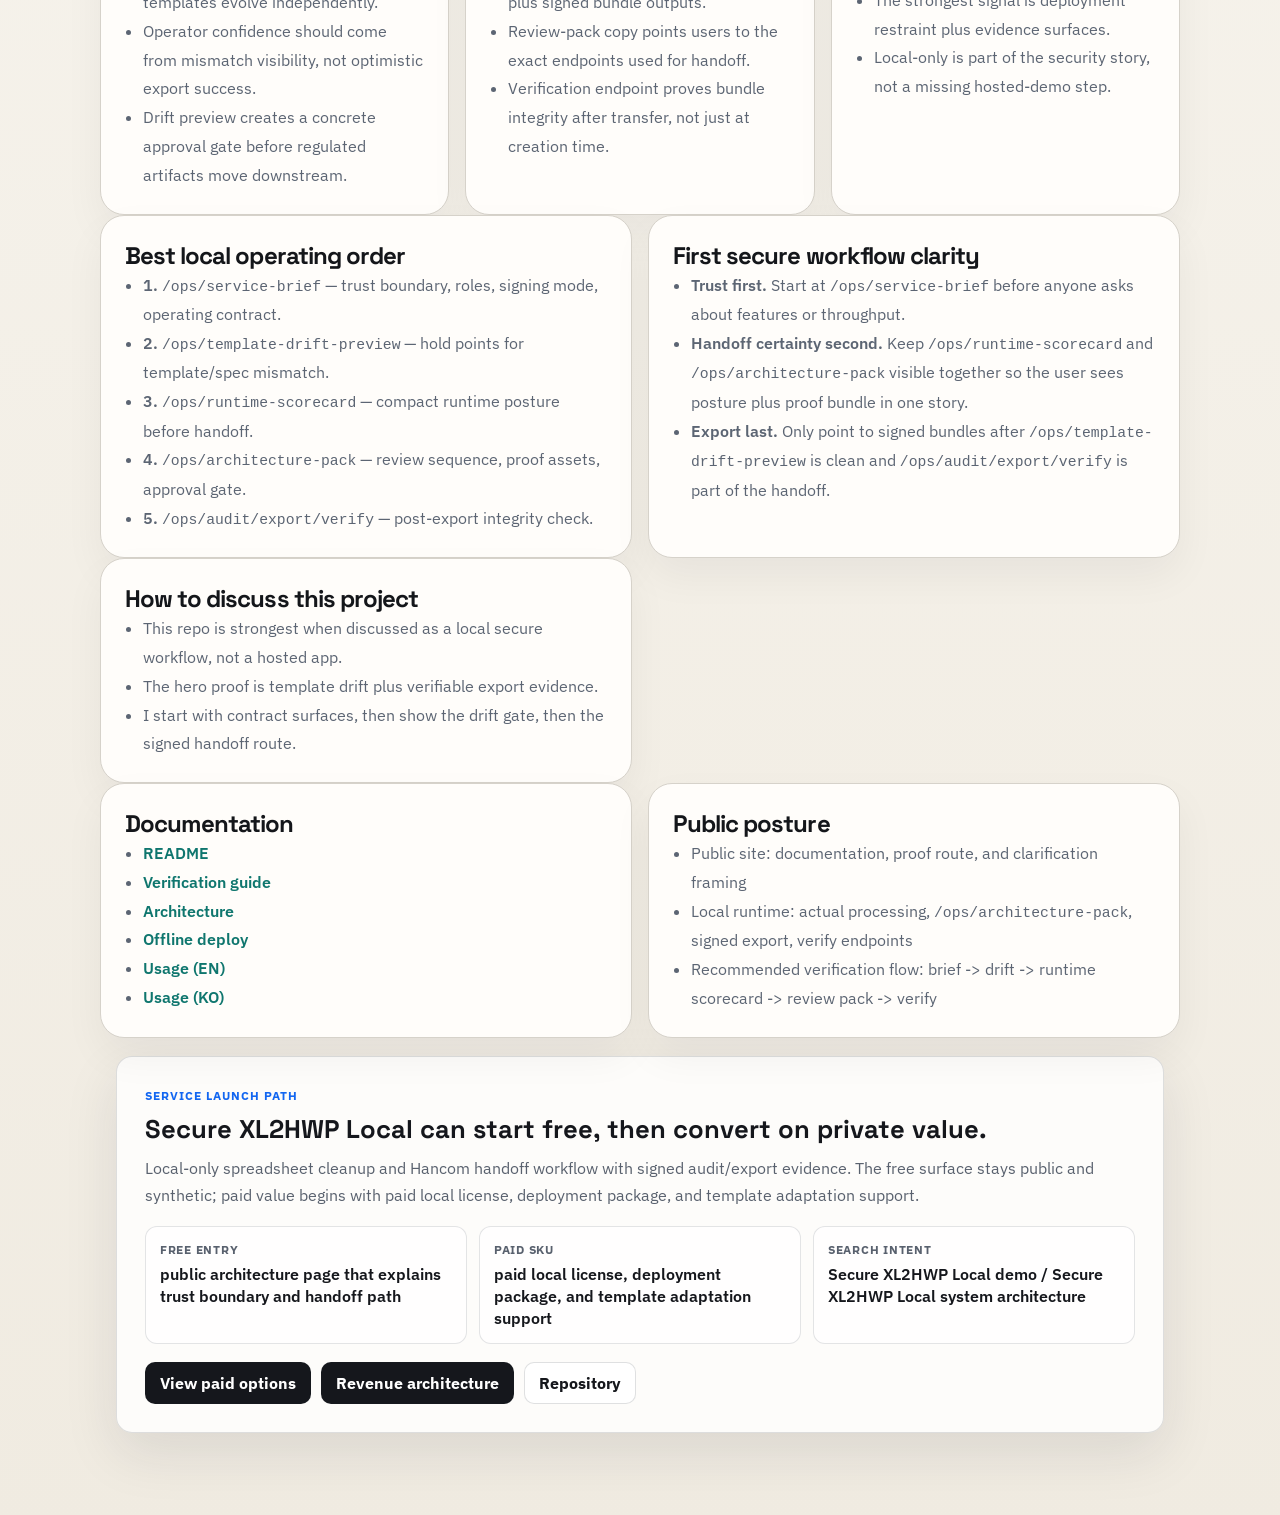
==== commit a819acba: "feat: add productized service commerce route" ====
--- a/site/index.html
+++ b/site/index.html
@@ -289,7 +289,7 @@
     <div><span>Search intent</span><strong>Secure XL2HWP Local demo / Secure XL2HWP Local system architecture</strong></div>
   </div>
   <div class="offer-actions">
-    <a href="https://github.com/KIM3310/secure-xl2hwp-local/issues/new?template=service-inquiry.yml&amp;title=Private+workspace+inquiry%3A+Secure+XL2HWP+Local">Private workspace</a>
+    <a href="https://kim3310-doeon-kim-portfolio.pages.dev/?offer=secure-xl2hwp-local#service-offers">View paid options</a>
     <a href="https://github.com/KIM3310/secure-xl2hwp-local/blob/main/docs/revenue-architecture.md" target="_blank" rel="noopener noreferrer">Revenue architecture</a>
     <a class="secondary" href="https://github.com/KIM3310/secure-xl2hwp-local" target="_blank" rel="noopener noreferrer">Repository</a>
   </div>
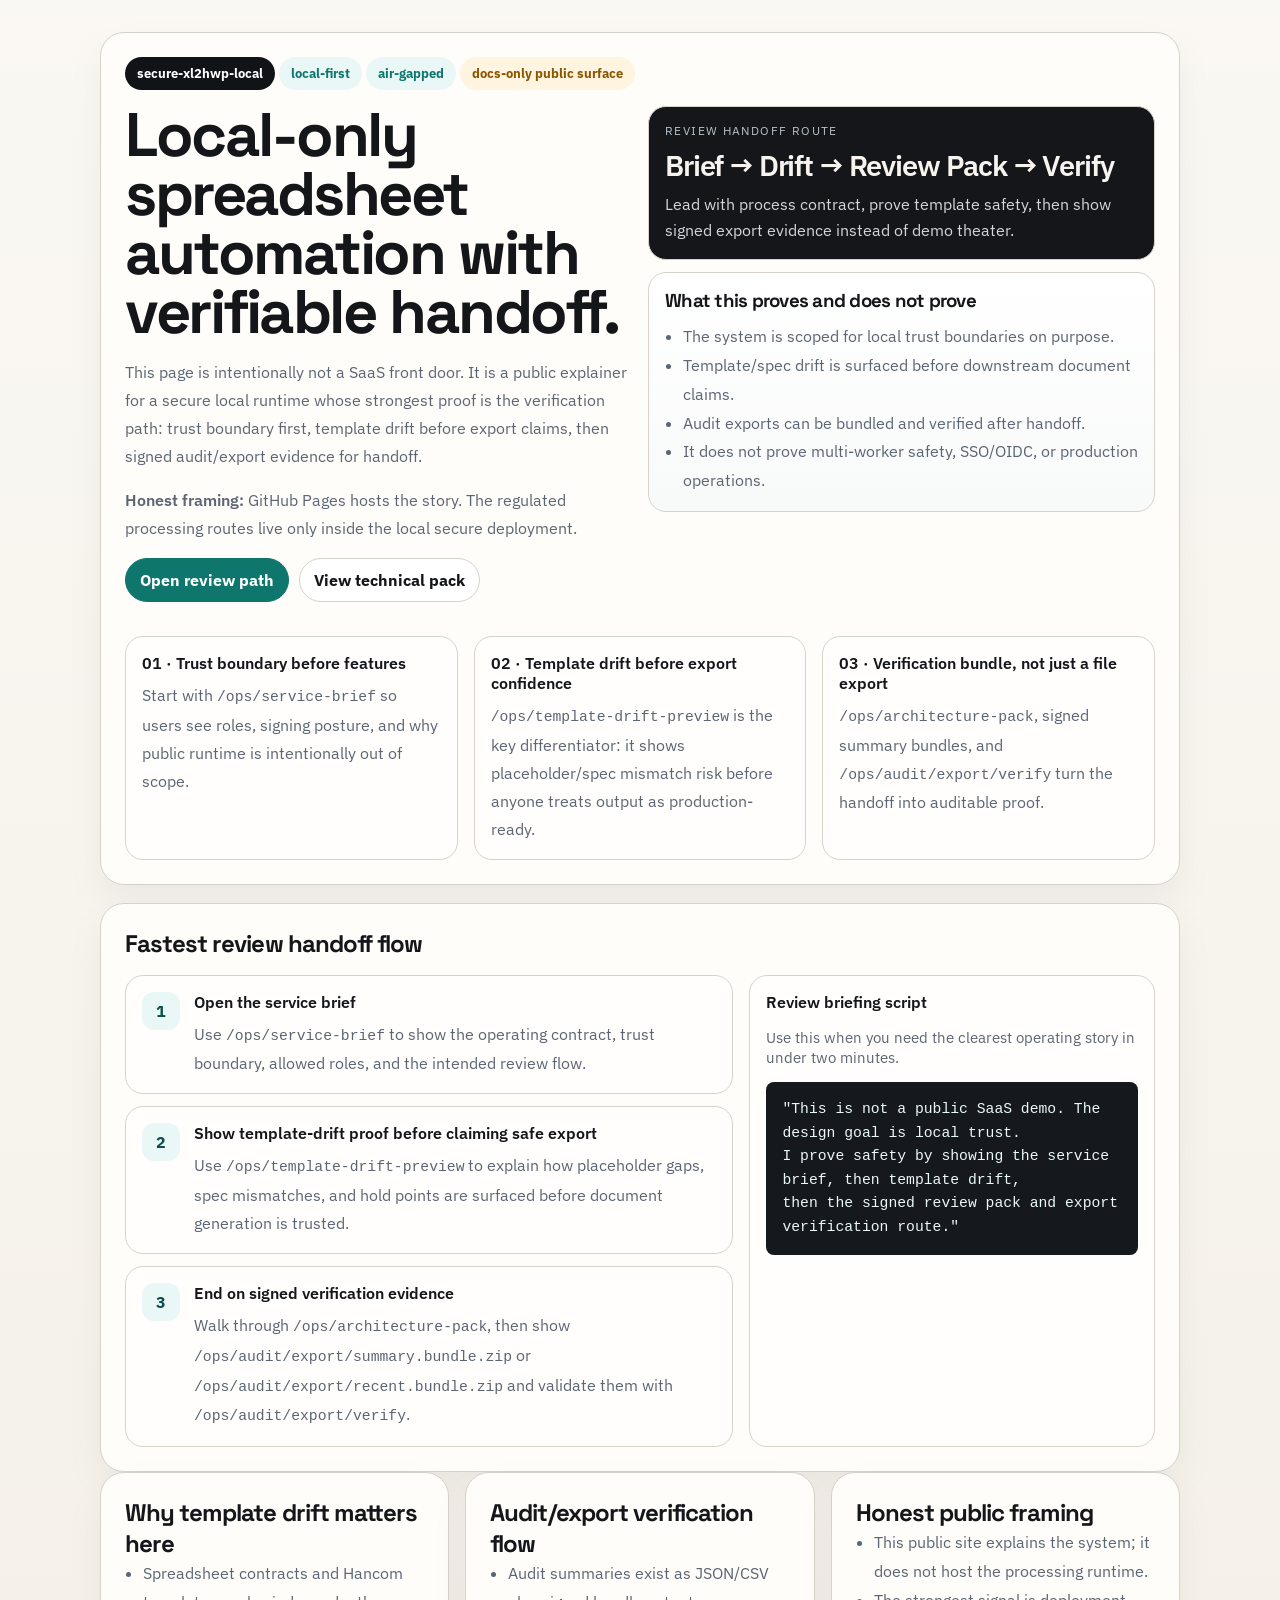
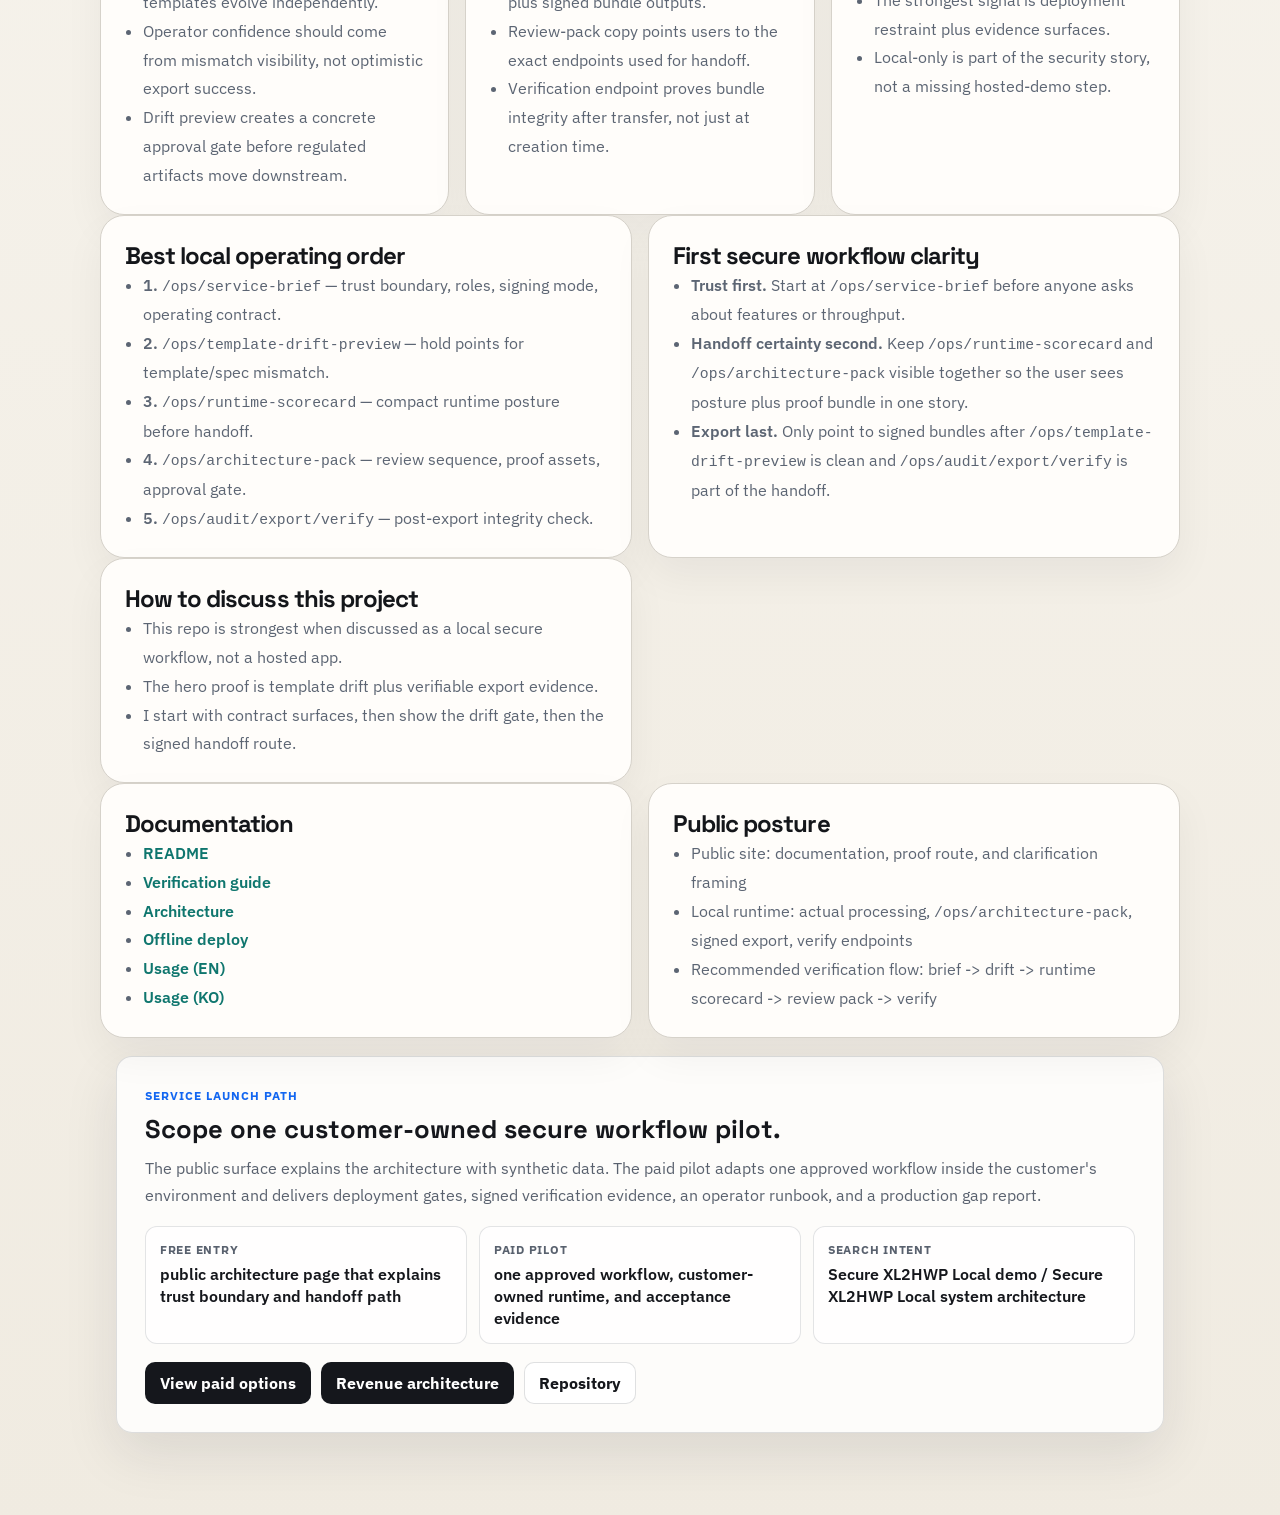
==== commit ea0720a4: "feat: harden local workflow pilot boundary" ====
--- a/site/index.html
+++ b/site/index.html
@@ -4,15 +4,15 @@
   <meta charset="utf-8" />
   <meta name="viewport" content="width=device-width, initial-scale=1" />
   
-  <meta name="description" content="Secure XL2HWP Local: local-only spreadsheet cleanup and Hancom handoff workflow with signed audit/export evidence. Free entry point: public architecture page that explains trust boundary and handoff path. Paid path." />
+  <meta name="description" content="Customer-owned Excel-to-Hancom workflow pilot with an explicit single-process boundary, template-drift checks, and signed handoff evidence." />
   <meta property="og:type" content="website" />
   <meta property="og:title" content="Secure XL2HWP Local" />
-  <meta property="og:description" content="Secure XL2HWP Local: local-only spreadsheet cleanup and Hancom handoff workflow with signed audit/export evidence. Free entry point: public architecture page that explains trust boundary and handoff path. Paid path." />
+  <meta property="og:description" content="Customer-owned Excel-to-Hancom workflow pilot with an explicit single-process boundary, template-drift checks, and signed handoff evidence." />
   <meta property="og:image" content="/architecture-pack.svg">
   <meta property="og:image:alt" content="secure-xl2hwp-local review card for local-only document automation">
   <meta name="twitter:card" content="summary_large_image" />
   <meta name="twitter:title" content="Secure XL2HWP Local" />
-  <meta name="twitter:description" content="Secure XL2HWP Local: local-only spreadsheet cleanup and Hancom handoff workflow with signed audit/export evidence. Free entry point: public architecture page that explains trust boundary and handoff path. Paid path." />
+  <meta name="twitter:description" content="Customer-owned Excel-to-Hancom workflow pilot with an explicit single-process boundary, template-drift checks, and signed handoff evidence." />
   <meta name="twitter:image" content="/architecture-pack.svg">
   <title>Secure XL2HWP Local | local-only spreadsheet cleanup Hancom handoff</title>
   <link rel="preconnect" href="https://fonts.googleapis.com" />
@@ -44,7 +44,7 @@
   <meta property="og:site_name" content="Secure XL2HWP Local" />
   <link rel="alternate" type="application/json" title="Service offer" href="service-offer.json" />
 <!-- search-growth-jsonld:start -->
-<script type="application/ld+json">{"@context":"https://schema.org","@type":"SoftwareApplication","name":"Secure XL2HWP Local","applicationCategory":"BusinessApplication","operatingSystem":"Web, serverless, and local development environments","url":"https://secure-xl2hwp-local.pages.dev/","codeRepository":"https://github.com/KIM3310/secure-xl2hwp-local","description":"Secure XL2HWP Local: local-only spreadsheet cleanup and Hancom handoff workflow with signed audit/export evidence. Free entry point: public architecture page that explains trust boundary and handoff path. Paid path.","creator":{"@type":"Person","name":"KIM3310","url":"https://github.com/KIM3310"},"offers":[{"@type":"Offer","name":"public architecture page that explains trust boundary and handoff path","price":"0","priceCurrency":"USD","availability":"https://schema.org/InStock","url":"https://secure-xl2hwp-local.pages.dev/"},{"@type":"Offer","name":"paid local license, deployment package, and template adaptation support","availability":"https://schema.org/LimitedAvailability","url":"https://github.com/KIM3310/secure-xl2hwp-local/blob/main/docs/revenue-architecture.md"}],"isAccessibleForFree":true,"keywords":"secure-xl2hwp-local, Secure, XL2HWP, Local, local-only, spreadsheet, cleanup, Hancom, handoff, workflow, signed, audit, export, evidence, local, license, deployment, package, template, adaptation, support, architecture, page, explains"}</script>
+<script type="application/ld+json">{"@context":"https://schema.org","@type":"SoftwareApplication","name":"Secure XL2HWP Local","applicationCategory":"BusinessApplication","operatingSystem":"Web, serverless, and local development environments","url":"https://secure-xl2hwp-local.pages.dev/","codeRepository":"https://github.com/KIM3310/secure-xl2hwp-local","description":"Secure XL2HWP Local is a pilot-ready, customer-owned Excel-to-Hancom workflow with explicit single-process, secret-management, audit-storage, and shared-access boundaries.","creator":{"@type":"Person","name":"KIM3310","url":"https://github.com/KIM3310"},"offers":[{"@type":"Offer","name":"public architecture page that explains trust boundary and handoff path","price":"0","priceCurrency":"USD","availability":"https://schema.org/InStock","url":"https://secure-xl2hwp-local.pages.dev/"},{"@type":"Offer","name":"fixed-scope customer-owned secure workflow pilot","availability":"https://schema.org/LimitedAvailability","url":"https://kim3310-doeon-kim-portfolio.pages.dev/?offer=secure-xl2hwp-local&inquiry=secure-workflow-pilot#private-inquiry"}],"isAccessibleForFree":true,"keywords":"secure-xl2hwp-local, Secure, XL2HWP, Local, local-only, spreadsheet, cleanup, Hancom, handoff, workflow, signed, audit, export, evidence, local, license, deployment, package, template, adaptation, support, architecture, page, explains"}</script>
 <!-- search-growth-jsonld:end -->
 <style id="search-growth-offer-style">
     .search-growth-offer {
@@ -137,11 +137,12 @@
             <p>Lead with process contract, prove template safety, then show signed export evidence instead of demo theater.</p>
           </div>
           <div class="callout">
-            <h3>What this proves</h3>
+            <h3>What this proves and does not prove</h3>
             <ul>
               <li>The system is scoped for local trust boundaries on purpose.</li>
               <li>Template/spec drift is surfaced before downstream document claims.</li>
               <li>Audit exports can be bundled and verified after handoff.</li>
+              <li>It does not prove multi-worker safety, SSO/OIDC, or production operations.</li>
             </ul>
           </div>
         </aside>
@@ -281,15 +282,15 @@
   <!-- search-growth-offer:start -->
 <section class="search-growth-offer" aria-labelledby="search-growth-offer-title">
   <p class="offer-kicker">Service launch path</p>
-  <h2 id="search-growth-offer-title">Secure XL2HWP Local can start free, then convert on private value.</h2>
-  <p>Local-only spreadsheet cleanup and Hancom handoff workflow with signed audit/export evidence. The free surface stays public and synthetic; paid value begins with paid local license, deployment package, and template adaptation support.</p>
+  <h2 id="search-growth-offer-title">Scope one customer-owned secure workflow pilot.</h2>
+  <p>The public surface explains the architecture with synthetic data. The paid pilot adapts one approved workflow inside the customer's environment and delivers deployment gates, signed verification evidence, an operator runbook, and a production gap report.</p>
   <div class="offer-grid" aria-label="Free and paid service boundaries">
     <div><span>Free entry</span><strong>public architecture page that explains trust boundary and handoff path</strong></div>
-    <div><span>Paid SKU</span><strong>paid local license, deployment package, and template adaptation support</strong></div>
+    <div><span>Paid pilot</span><strong>one approved workflow, customer-owned runtime, and acceptance evidence</strong></div>
     <div><span>Search intent</span><strong>Secure XL2HWP Local demo / Secure XL2HWP Local system architecture</strong></div>
   </div>
   <div class="offer-actions">
-    <a href="https://kim3310-doeon-kim-portfolio.pages.dev/?offer=secure-xl2hwp-local#service-offers">View paid options</a>
+    <a href="https://kim3310-doeon-kim-portfolio.pages.dev/?offer=secure-xl2hwp-local&inquiry=secure-workflow-pilot#private-inquiry">View paid options</a>
     <a href="https://github.com/KIM3310/secure-xl2hwp-local/blob/main/docs/revenue-architecture.md" target="_blank" rel="noopener noreferrer">Revenue architecture</a>
     <a class="secondary" href="https://github.com/KIM3310/secure-xl2hwp-local" target="_blank" rel="noopener noreferrer">Repository</a>
   </div>
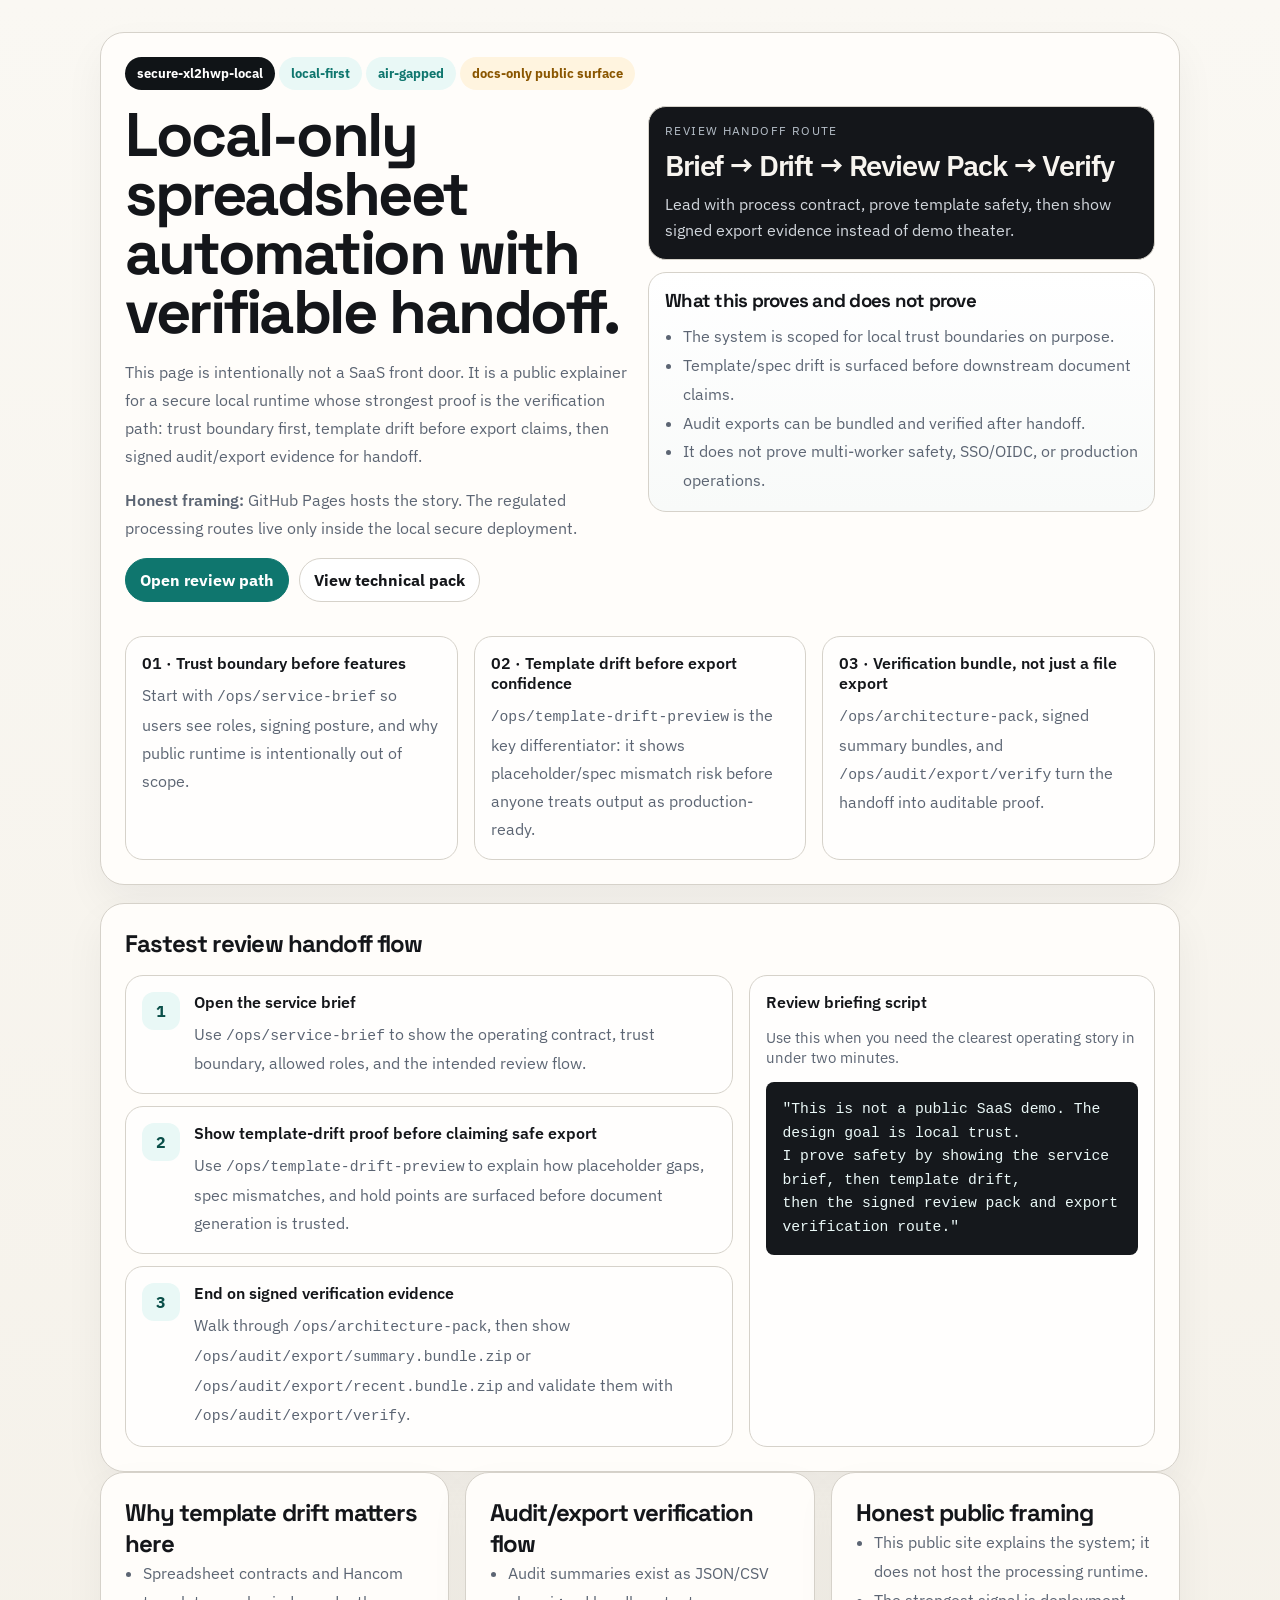
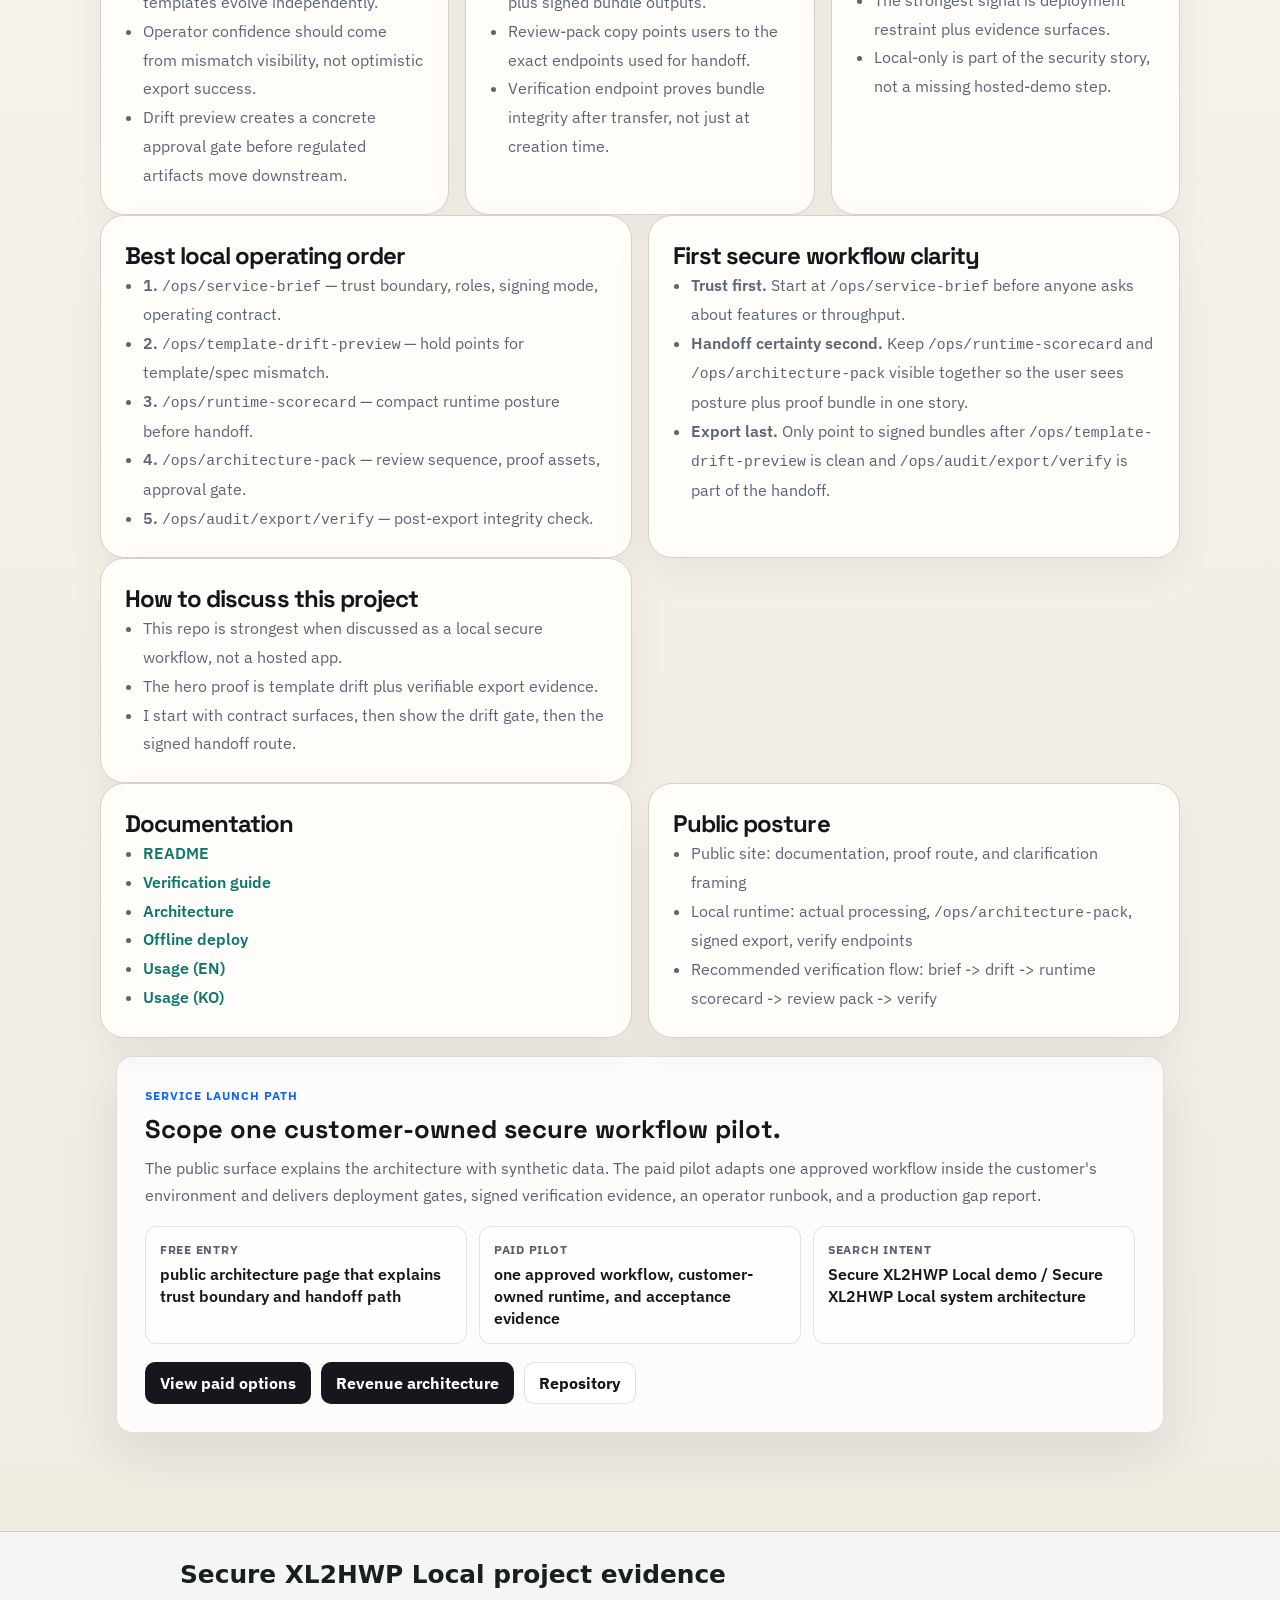
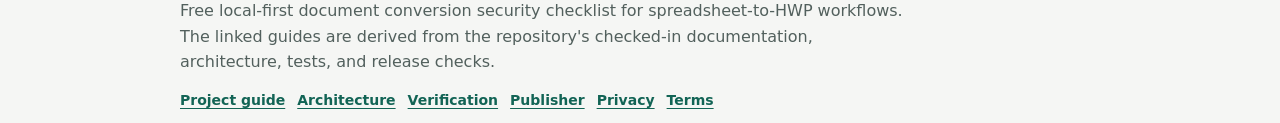
==== commit cdd7e13a: "feat: publish source-backed AdSense content" ====
--- a/site/index.html
+++ b/site/index.html
@@ -3,7 +3,7 @@
 <head>
   <meta charset="utf-8" />
   <meta name="viewport" content="width=device-width, initial-scale=1" />
-  
+
   <meta name="description" content="Customer-owned Excel-to-Hancom workflow pilot with an explicit single-process boundary, template-drift checks, and signed handoff evidence." />
   <meta property="og:type" content="website" />
   <meta property="og:title" content="Secure XL2HWP Local" />
@@ -38,6 +38,7 @@
     @media (max-width:640px){.shell{padding:32px 12px 56px}.panel{border-radius:20px;padding:18px}.step{grid-template-columns:1fr}.step-num{width:34px;height:34px}.hero h1{font-size:clamp(2.15rem,14vw,3rem)}}
   </style>
   <meta name="robots" content="index,follow,max-image-preview:large" />
+  <meta name="google-adsense-account" content="ca-pub-4973160293737562" />
   <meta name="keywords" content="secure-xl2hwp-local, Secure, XL2HWP, Local, local-only, spreadsheet, cleanup, Hancom, handoff, workflow, signed, audit, export, evidence, local, license, deployment, package, template, adaptation, support, architecture, page, explains" />
   <link rel="canonical" href="https://secure-xl2hwp-local.pages.dev/" />
   <meta property="og:url" content="https://secure-xl2hwp-local.pages.dev/" />
@@ -297,5 +298,22 @@
 </section>
 <!-- search-growth-offer:end -->
 </main>
+<!-- adsense-publication-nav:start -->
+<style id="adsense-publication-nav-style">
+  .adsense-publication-nav { margin: 0; border-top: 1px solid #cbd2ce; border-bottom: 1px solid #cbd2ce; background: #f5f6f4; color: #17201f; }
+  .adsense-publication-nav__inner { width: min(920px, calc(100% - 32px)); margin: 0 auto; padding: 28px 0; }
+  .adsense-publication-nav h2 { margin: 0 0 8px; font: 750 1.55rem/1.2 system-ui, sans-serif; letter-spacing: 0; }
+  .adsense-publication-nav p { max-width: 72ch; margin: 0; color: #52605d; font: 16px/1.6 system-ui, sans-serif; }
+  .adsense-publication-nav nav { display: flex; flex-wrap: wrap; gap: 12px; margin-top: 16px; }
+  .adsense-publication-nav a { color: #126455; font: 700 14px/1.4 system-ui, sans-serif; text-underline-offset: 3px; }
+</style>
+<section class="adsense-publication-nav" aria-labelledby="adsense-publication-nav-title">
+  <div class="adsense-publication-nav__inner">
+    <h2 id="adsense-publication-nav-title">Secure XL2HWP Local project evidence</h2>
+    <p>Free local-first document conversion security checklist for spreadsheet-to-HWP workflows. The linked guides are derived from the repository's checked-in documentation, architecture, tests, and release checks.</p>
+    <nav aria-label="Project evidence and policies"><a href="/guide.html">Project guide</a><a href="/architecture.html">Architecture</a><a href="/verification.html">Verification</a><a href="/publisher.html">Publisher</a><a href="/privacy.html">Privacy</a><a href="/terms.html">Terms</a></nav>
+  </div>
+</section>
+<!-- adsense-publication-nav:end -->
 </body>
 </html>
